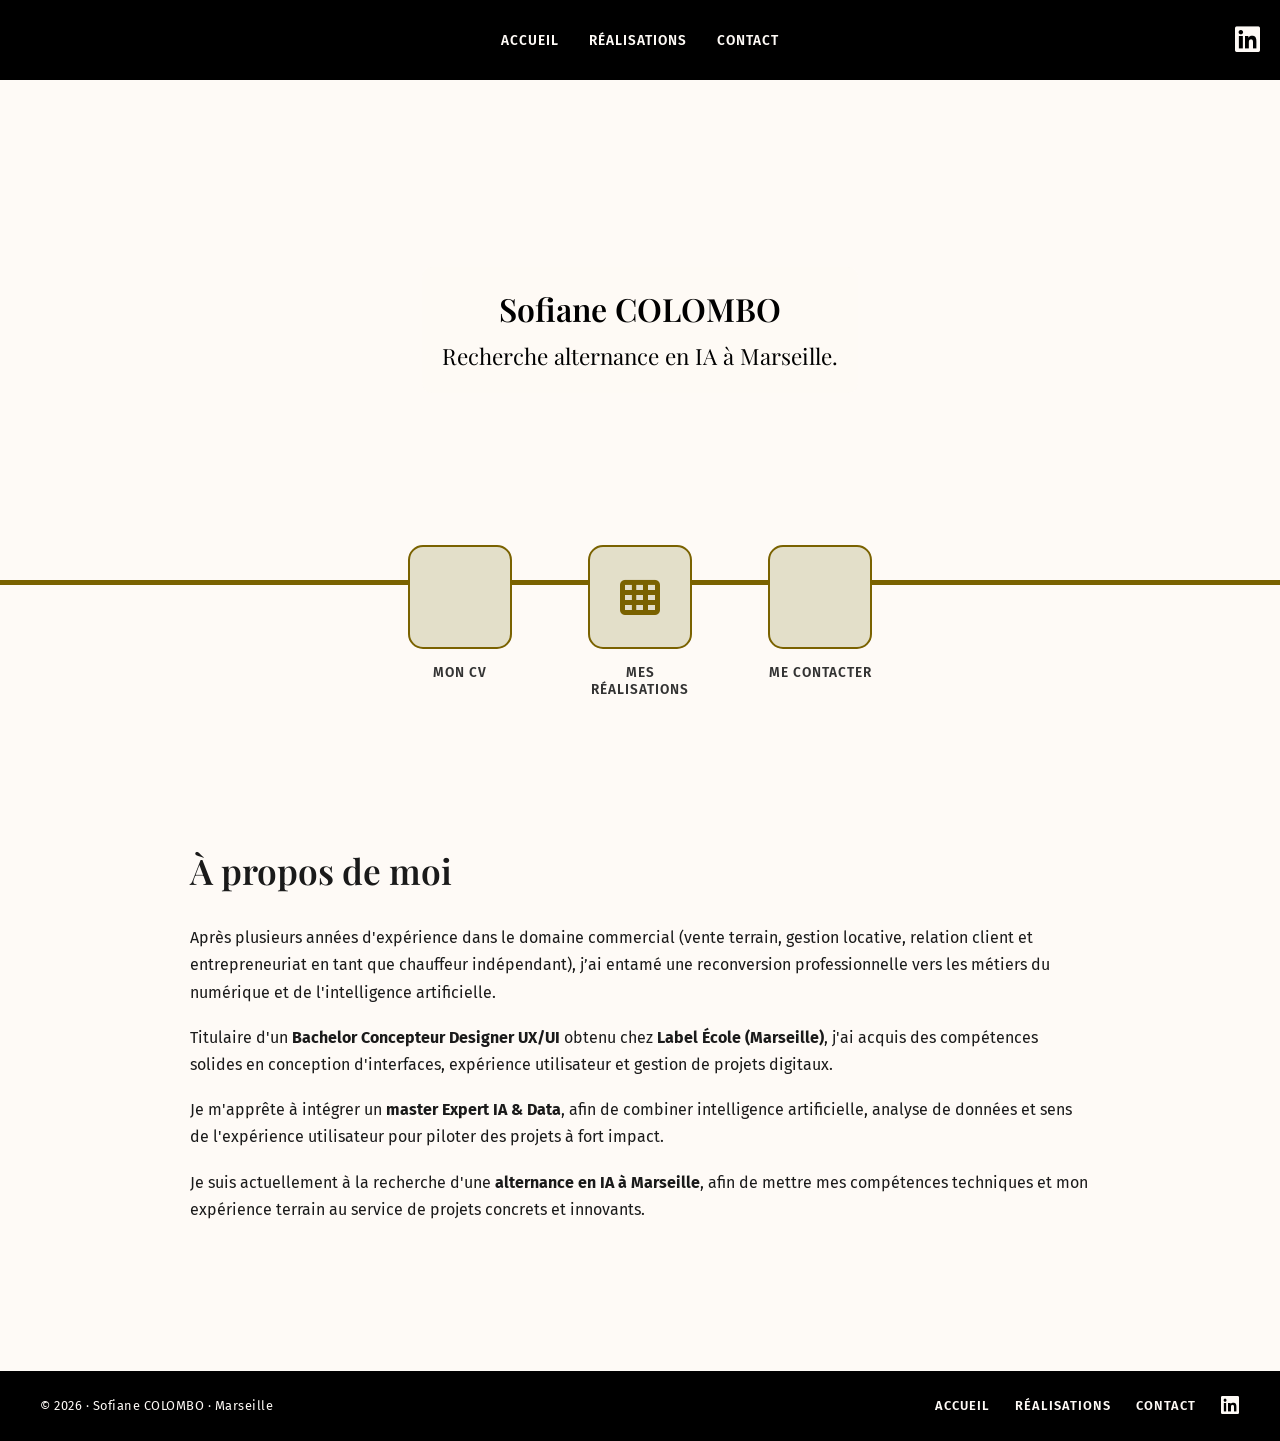
==== index.html @ 29d4edf9 "Clone portfolio" ====
<!DOCTYPE html>
<html lang="fr">
    
<head>
    <meta charset="UTF-8">
    <meta name="viewport" content="width=device-width, initial-scale=1.0">
    <meta name="description" content="Portfolio expert IA & Data de Sofiane Colombo">
    <title>Portfolio S. COLOMBO</title>
    
    <link rel="stylesheet" href="./style.css"/>
    
    <link rel="preconnect" href="https://fonts.googleapis.com">
    <link rel="preconnect" href="https://fonts.gstatic.com" crossorigin>
    <link href="https://fonts.googleapis.com/css2?family=Fira+Sans:wght@300;400;600&family=Playfair+Display:ital,wght@0,400;0,600;0,700;0,800;1,400&display=swap" rel="stylesheet">

    <link rel='stylesheet' href='https://cdn-uicons.flaticon.com/2.1.0/uicons-regular-rounded/css/uicons-regular-rounded.css'>
<link rel='stylesheet' href='https://cdn-uicons.flaticon.com/2.1.0/uicons-brands/css/uicons-brands.css'>
<link rel='stylesheet' href='https://cdn-uicons.flaticon.com/2.1.0/uicons-solid-straight/css/uicons-solid-straight.css'>
<link rel='stylesheet' href='https://cdn-uicons.flaticon.com/2.1.0/uicons-thin-rounded/css/uicons-thin-rounded.css'>
<link rel="stylesheet" href="https://cdnjs.cloudflare.com/ajax/libs/font-awesome/6.5.0/css/all.min.css">
</head>

<body>
    <header>

        <nav>
            <a href="./index.html">Accueil</a>
            <a href="./realisations.html">Réalisations</a>
            <a href="./page_contact.html">Contact</a>
        </nav>
        
        <a href="https://www.linkedin.com/in/sofiane-colombo-744582396/" target="_blank" class="linkedin-icon">
            <i class="fa-brands fa-linkedin"></i>
        </a>
        
    </header>

    <main>
        <div id="background-main-title">
            <h1 id="main-title">
                Sofiane COLOMBO<br>
                <span style="font-size: 0.7em; font-weight: 400;">Recherche alternance en IA à Marseille.</span>
            </h1>
        </div>
        
        <div id="hero_cta">

            <div class="cta-container">
                <a href="./asset/cv_chefdeprojetia_colombo.pdf" target="_blank" class="cta" aria-label="Mon CV">
                    <i class="fi fi-ss-file-user"></i>
                </a>
                <span class="cta-label">Mon CV</span>
            </div>
    
            <div class="cta-container">
                <a href="realisations.html" class="cta">
                    <i class="fa-solid fa-table-cells"></i>
                </a>
                <span class="cta-label">Mes réalisations</span>
            </div>

            <div class="cta-container">
                <a href="./page_contact.html" class="cta" aria-label="Me contacter">
                    <i class="fi fi-tr-address-book"></i>
                </a>
                <span class="cta-label">Me contacter</span>
            </div>

        </div>

        <section id="presentation">
    <div class="presentation-container">
        <h2>À propos de moi</h2>
        <p>
            Après plusieurs années d'expérience dans le domaine commercial (vente terrain, gestion locative, relation client et entrepreneuriat en tant que chauffeur indépendant), j’ai entamé une reconversion professionnelle vers les métiers du numérique et de l'intelligence artificielle.
        </p>
        <p>
            Titulaire d'un <strong>Bachelor Concepteur Designer UX/UI</strong> obtenu chez  
            <strong>Label École (Marseille)</strong>, j'ai acquis 
            des compétences solides en conception d'interfaces, 
            expérience utilisateur et gestion de projets digitaux.
        </p>
        <p>
            Je m'apprête à intégrer un <strong>master Expert IA & Data</strong>, 
            afin de combiner intelligence artificielle, analyse de données et sens de l'expérience utilisateur pour piloter des projets à fort impact.
        </p>
        <p>
            Je suis actuellement à la recherche d'une <strong>alternance en IA à Marseille</strong>, 
            afin de mettre mes compétences techniques et mon expérience terrain au service de projets concrets et innovants.
        </p>
    </div>
</section>

    </main>

    <footer>

        <p>© 2026 · Sofiane COLOMBO · Marseille</p>
        <div class="footer-links">
            <a href="./index.html">Accueil</a>
            <a href="./realisations.html">Réalisations</a>
            <a href="./page_contact.html">Contact</a>
            <a href="https://www.linkedin.com/in/ton-profil" target="_blank">
                <i class="fa-brands fa-linkedin"></i>
            </a>
        </div>

    </footer>
</body>
</html>
---- style.css ----
body {
    margin: 0;
    padding: 0;
    font-family: "Fira Sans", sans-serif; 
    background-color: #FEFAF6; 
    color: #333;
}


h1, h2, h3 {
    font-family: "Playfair Display", serif; 
    font-weight: 600;
}

header {
    font-size: 1rem;
}

header, footer {
    align-items: center;
    padding: 0 20px; 
    background-color: #000000;
    color: #FEFAF6;
}

header {
    display: flex;
    justify-content: center;
    align-items: center;
    height: 80px !important;
    padding: 0 20px;
    position: relative;
    min-height: 80px !important;
}

header .linkedin-icon {
    position: absolute;
    right: 20px;
    justify-self: end;
    font-size: 1.8rem !important;
}

header h2 {
    margin: 0;
    justify-self: start;
}

header nav {
    justify-self: center;
}

header h2 {
    margin: 0; 
}

header nav {
    display: flex;
    gap: 30px;
    
}

header nav a {
    font-family: "Fira Sans", sans-serif;
    font-size: 0.85rem !important;
    font-weight: 600;
    letter-spacing: 1px;
    text-transform: uppercase;
    text-decoration: none;
    color: #FEFAF6;
    transition: color 0.3s ease;
}

header nav a:hover {
    color: #7A6200;
}

footer {
    display: flex;
    justify-content: space-between;
    align-items: center;
    height: 70px;
    padding: 0 40px;
    margin-top: 50px;
    background-color: #000000;
    color: #FEFAF6;
    font-family: "Fira Sans", sans-serif;
    font-size: 0.8rem;
    letter-spacing: 0.5px;
}

.footer-links {
    display: flex;
    align-items: center;
    gap: 25px;
}

.footer-links a {
    text-decoration: none;
    color: #FEFAF6;
    font-size: 0.8rem;
    font-weight: 600;
    letter-spacing: 1px;
    text-transform: uppercase;
    transition: color 0.3s ease;
}

.footer-links a:hover {
    color: #7A6200;
}

.footer-links i {
    font-size: 1.3rem;
}


#background-main-title {
    display: flex;
    width: 100%;
    height: 500px; 
    
    
    background-image: url('./asset/Gemini_Generated_Image_o44zs4o44zs4o44z.png');
    background-size: cover;
    background-position: center;
    
  
    justify-content: center;
    align-items: center;
    
    border-bottom: 5px solid #7A6200; 
}

#main-title {
    
    color: #000; 
    text-align: center;
    padding: 20px;
    background-color: rgba(254, 250, 246, 0.8); 
    border-radius: 10px;
    max-width: 80%; 
    font-size: 2rem;
}


#hero_cta {
    display: flex;
    justify-content: center; 
    gap: 40px; 
    align-items: flex-start;
    margin-top: -40px; 
    position: relative; 
    flex-wrap: wrap;
    padding-bottom: 40px; 
}

.cta-container {
    display: flex;
    flex-direction: column; 
    align-items: center;    
    gap: 15px;              
    margin: 0 10px;         
    width: 120px;           
}


.cta-label {
    font-family: "Fira Sans", sans-serif;
    font-weight: 600;      
    font-size: 0.85rem;
    color: #333;           
    text-align: center;
    text-transform: uppercase; 
    letter-spacing: 1px;
    
    
    transition: color 0.3s ease;
}


.cta-container:hover .cta-label {
    color: #7A6200; 
}

.cta {
    background-color: #E3DFC9;
    width: 100px;  
    height: 100px;
    border-radius: 15px;
    display: flex;
    justify-content: center;
    align-items: center;
    text-decoration: none; 
    border: 2px solid #7A6200;
    
    
    transition: transform 0.3s ease, box-shadow 0.3s ease;
}


.cta i {
    font-size: 2.5rem; 
    color: #7A6200;
    margin: 0; 
}

.cta:hover {
    transform: translateY(-5px);
    background-color: #FEFAF6;
    box-shadow: 6px 6px 0px #7A6200; 
}

body > header {
    height: 80px !important;
    min-height: 80px !important;
    display: flex !important;
    justify-content: center !important;
    align-items: center !important;
    position: relative !important;
}

header a {
    text-decoration: none;
}
header i {
    color: #FEFAF6; 
    font-size: 1.8rem !important;
    transition: color 0.3s;
}
header i:hover {
    color: #7A6200; 
}

#presentation {
    background-color: #FEFAF6;
    padding: 80px 20px;
}

.presentation-container {
    max-width: 900px;
    margin: 0 auto;
    font-family: 'Fira Sans', sans-serif;
    color: #1a1a1a;
}

#presentation h2 {
    font-family: 'Playfair Display', serif;
    font-size: 2.2rem;
    margin-bottom: 30px;
}

#presentation p {
    line-height: 1.7;
    margin-bottom: 18px;
    font-size: 1rem;
}


.contact-page-body {
    min-height: 100vh;
    display: flex;
    flex-direction: column;
}

.contact-main {
    flex: 1; 
    display: flex;
    justify-content: center;
    align-items: center;
    padding: 20px;
    background-color: #FEFAF6;
    background-image: radial-gradient(#E3DFC9 1px, transparent 1px);
    background-size: 20px 20px; 
}


.business-card {
    background-color: #FFFFFF;
    width: 100%;
    max-width: 400px; 
    padding: 40px;
    border: 2px solid #7A6200;
    border-radius: 15px; 
    box-shadow: 10px 10px 0px #E3DFC9; 
    text-align: center;
    position: relative;
}

.card-header h3 {
    margin: 0;
    font-size: 1.8rem;
    color: #000;
}

.job-title {
    font-family: "Fira Sans", sans-serif;
    text-transform: uppercase;
    letter-spacing: 2px;
    color: #7A6200;
    font-weight: 600;
    font-size: 0.9rem;
    display: block;
    margin-bottom: 15px;
}


.status-badge {
    display: inline-flex;
    align-items: center;
    gap: 8px;
    background-color: #f0fdf4; 
    color: #166534; 
    padding: 5px 12px;
    border-radius: 20px;
    font-size: 0.8rem;
    font-weight: 600;
    border: 1px solid #bbf7d0;
}

.dot {
    height: 8px;
    width: 8px;
    background-color: #22c55e;
    border-radius: 50%;
    display: inline-block;
}


.divider {
    border: 0;
    height: 1px;
    background: #E3DFC9;
    margin: 30px 0;
    width: 50%;
    margin-left: auto;
    margin-right: auto;
}


.contact-row {
    display: flex;
    align-items: center;
    justify-content: flex-start; 
    gap: 15px;
    padding: 12px;
    margin-bottom: 10px;
    text-decoration: none;
    color: #333;
    background-color: #FAFAFA;
    border-radius: 8px;
    transition: all 0.3s ease;
    border: 1px solid transparent;
}


.contact-row:not(.static):hover {
    background-color: #FEFAF6;
    border-color: #7A6200;
    transform: translateX(5px); 
}

.icon-box {
    width: 35px;
    height: 35px;
    background-color: #E3DFC9;
    color: #7A6200;
    border-radius: 50%;
    display: flex;
    justify-content: center;
    align-items: center;
}

.icon-box i {
    font-size: 1rem; 
    margin: 0;
}



.card-footer {
    margin-top: 30px;
}
.card-footer a {
    color: #7A6200;
    text-decoration: none;
    font-weight: bold;
    display: flex;
    justify-content: center;
    align-items: center;
    gap: 5px;
}
.card-footer i {
    font-size: 1.2rem;
    margin: 0;
}


:root {
  --olive:       #7A6200;
  --olive-light: #E3DFC9;
  --ivory:       #FEFAF6;
  --black:       #000000;
  --text:        #333;
  --granite:     #7c7c7c;
}


#real-intro {
  text-align: center;
  padding: 70px 20px 50px;
  max-width: 760px;
  margin: 0 auto;
}

#real-intro .eyebrow {
  display: inline-block;
  font-family: "Fira Sans", sans-serif;
  font-size: 0.75rem;
  font-weight: 600;
  letter-spacing: 0.25em;
  text-transform: uppercase;
  color: var(--olive);
  margin-bottom: 1rem;
}

#real-intro h1 {
  font-family: "Playfair Display", serif;
  font-size: clamp(1.9rem, 4vw, 3rem);
  font-weight: 700;
  color: var(--black);
  line-height: 1.2;
  margin: 0 0 1.4rem;
}

#real-intro .intro-text {
  font-family: "Fira Sans", sans-serif;
  font-size: 1rem;
  line-height: 1.75;
  color: #555;
  margin: 0 auto;
}

.intro-divider {
  width: 48px;
  height: 3px;
  background-color: var(--olive);
  margin: 2rem auto 0;
  border-radius: 2px;
}


#real-projects {
  max-width: 1100px;
  margin: 0 auto;
  padding: 20px 20px 60px;
  display: flex;
  flex-direction: column;
  gap: 30px;
}


.real-block {
  display: grid;
  grid-template-columns: 1fr 1fr;
  border: 2px solid var(--olive);
  border-radius: 15px;
  overflow: hidden;
  background-color: var(--ivory);
  max-height: 680px;

  
  opacity: 0;
  transform: translateY(30px);
  transition: opacity 0.6s ease, transform 0.6s ease;
}

.real-block.visible {
  opacity: 1;
  transform: translateY(0);
}


.real-block--alt .real-media  { order: 2; }
.real-block--alt .real-content { order: 1; }


.real-media {
  position: relative;
  overflow: hidden;
  background-color:#000000;
  min-height: 340px;
  max-height: 650px;
}

.real-media img {
  width: 100%;
  height: 100%;
  object-fit:contain;
  display: block;
  transition: transform 0.5s ease;
}
.real-media video {
  width: 100%;
  height: 100%;
  object-fit:cover;
  object-position: center top;
  display: block;
  transition: transform 0.5s ease;
}

.real-block:hover .real-media img,
.real-block:hover .real-media video {
  transform: scale(1.04);
}


.real-media--iframe {
  padding: 0;
}
.real-media--iframe iframe {
  position: absolute;
  top: 0; left: 0;
  width: 100%;
  height: 100%;
  border: 0;
}


.media-placeholder {
  width: 100%;
  height: 100%;
  min-height: 340px;
  display: flex;
  flex-direction: column;
  align-items: center;
  justify-content: center;
  gap: 10px;
  color: var(--olive);
  background-color: var(--olive-light);
}

.media-placeholder i {
  font-size: 2.5rem;
  opacity: 0.5;
}

.media-placeholder span {
  font-family: "Fira Sans", sans-serif;
  font-size: 0.72rem;
  letter-spacing: 0.1em;
  text-transform: uppercase;
  opacity: 0.6;
}


.media-badge {
  position: absolute;
  top: 14px;
  left: 14px;
  background-color: var(--black);
  color: var(--ivory);
  font-family: "Fira Sans", sans-serif;
  font-size: 0.65rem;
  font-weight: 600;
  letter-spacing: 0.15em;
  text-transform: uppercase;
  padding: 4px 10px;
  border-radius: 4px;
}


.real-content {
  padding: clamp(1.8rem, 4vw, 3rem);
  background-color: var(--black);
  color: var(--ivory);
  display: flex;
  flex-direction: column;
  justify-content: center;
  gap: 0;
}


.real-content--light {
  background-color: var(--ivory);
  color: var(--text);
}

.real-tag {
  font-family: "Fira Sans", sans-serif;
  font-size: 0.72rem;
  font-weight: 600;
  letter-spacing: 0.15em;
  text-transform: uppercase;
  color: var(--olive);
  margin-bottom: 0.9rem;
  display: flex;
  align-items: center;
  gap: 6px;
}

.real-content h2 {
  font-family: "Playfair Display", serif;
  font-size: clamp(1.4rem, 2.5vw, 1.9rem);
  font-weight: 700;
  line-height: 1.2;
  margin: 0 0 1.1rem;
  color: inherit;
}

.real-content p {
  font-family: "Fira Sans", sans-serif;
  font-size: 0.95rem;
  line-height: 1.75;
  margin-bottom: 0.9rem;
}

.real-content--light p  { color: #555; }
.real-content:not(.real-content--light) p { color: #ccc; }


.real-skills {
  display: flex;
  flex-wrap: wrap;
  gap: 8px;
  margin: 0.6rem 0 1.4rem;
}

.real-skills span {
  font-family: "Fira Sans", sans-serif;
  font-size: 0.68rem;
  font-weight: 600;
  letter-spacing: 0.1em;
  text-transform: uppercase;
  padding: 4px 10px;
  border: 1px solid var(--olive);
  color: var(--olive);
  border-radius: 4px;
  background-color: transparent;
}


.real-skills--dark span {
  border-color: var(--olive);
  color: var(--olive);
}


.real-link {
  display: inline-flex;
  align-items: center;
  gap: 8px;
  font-family: "Fira Sans", sans-serif;
  font-size: 0.8rem;
  font-weight: 600;
  letter-spacing: 0.15em;
  text-transform: uppercase;
  text-decoration: none;
  color: var(--olive);
  transition: gap 0.2s ease;
  align-self: flex-start;
}

.real-link:hover { gap: 14px; }


@media (max-width: 768px) {
  .real-block,
  .real-block--alt {
    grid-template-columns: 1fr;
  }

  
  .real-block--alt .real-media  { order: 1; }
  .real-block--alt .real-content { order: 2; }
}

@media (max-width: 768px) {
  .real-block,
  .real-block--alt {
    grid-template-columns: 1fr;
    max-height: none;       /* ← supprime la limite de hauteur */
    overflow: visible;      /* ← ne coupe plus le contenu */
  }

  /* Hauteur réduite pour la partie média sur mobile */
  .real-media {
    min-height: 220px;
    max-height: 280px;
  }

  /* Padding réduit sur mobile pour économiser de l'espace */
  .real-content {
    padding: 1.5rem;
  }

  /* La partie texte peut s'agrandir librement */
  .real-block--alt .real-media  { order: 1; }
  .real-block--alt .real-content { order: 2; }
}
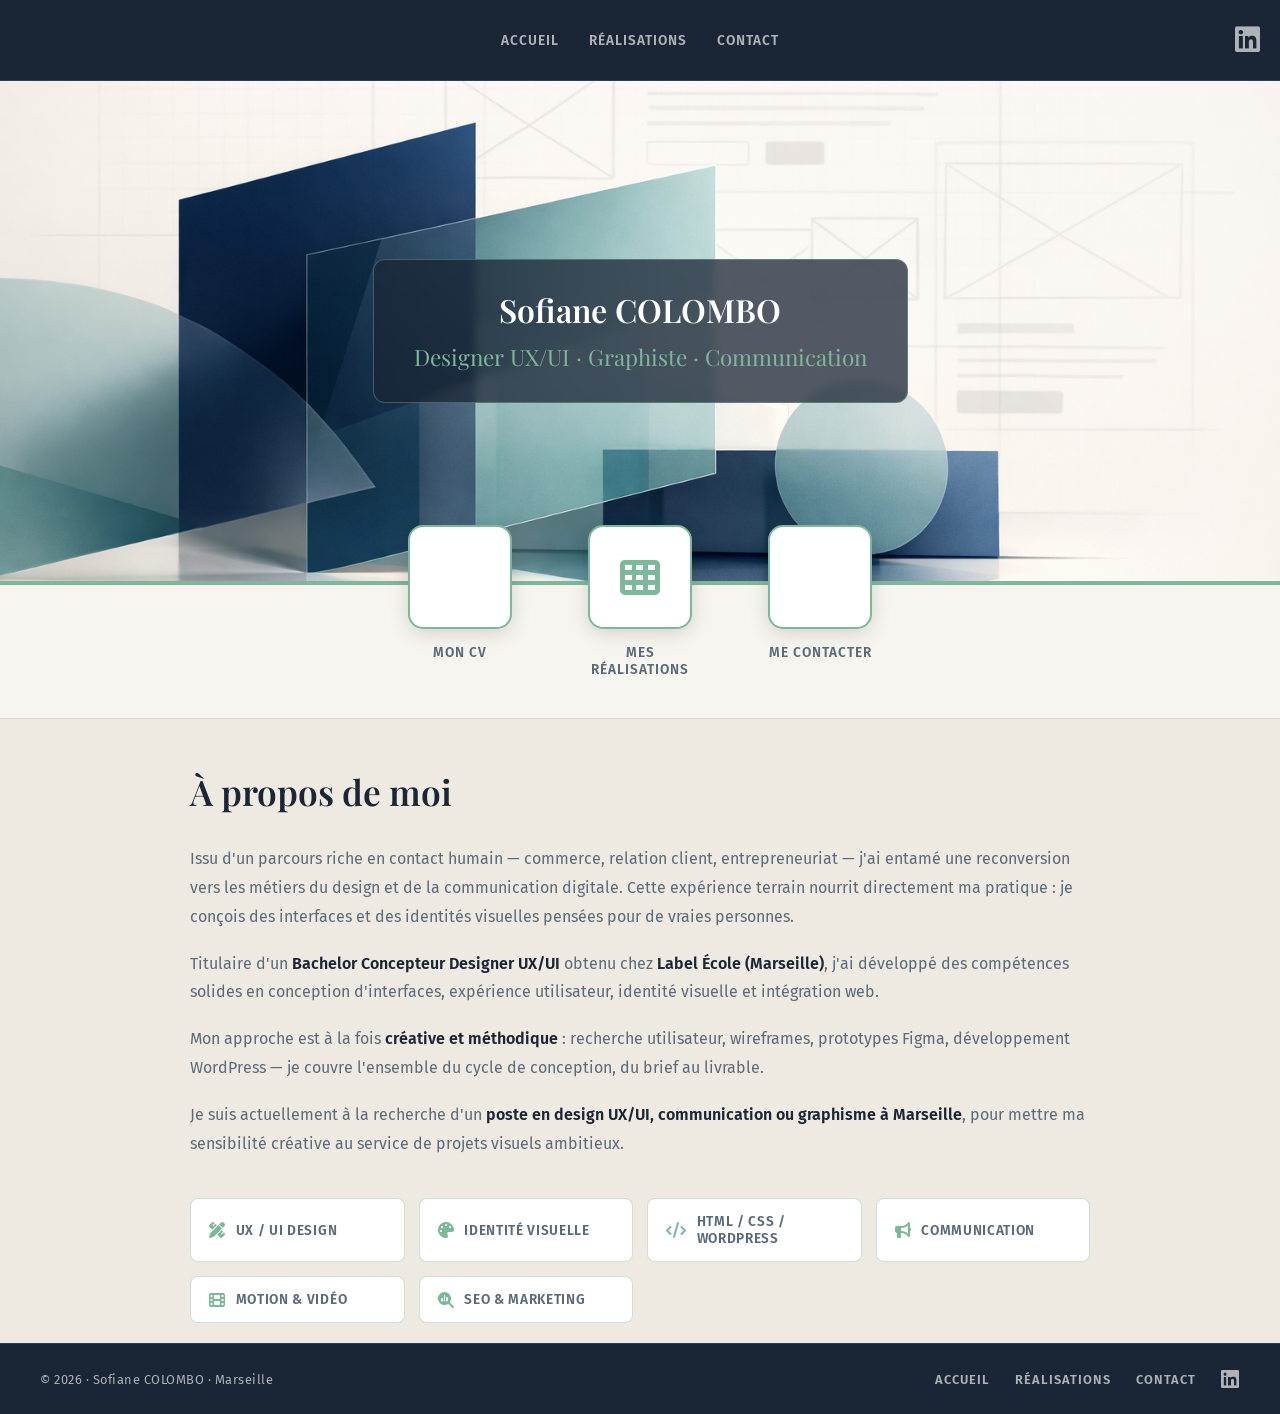
==== commit 1fdcfa8b: "Portfolio recherche emploi" ====
--- a/index.html
+++ b/index.html
@@ -4,8 +4,8 @@
 <head>
     <meta charset="UTF-8">
     <meta name="viewport" content="width=device-width, initial-scale=1.0">
-    <meta name="description" content="Portfolio expert IA & Data de Sofiane Colombo">
-    <title>Portfolio S. COLOMBO</title>
+    <meta name="description" content="Portfolio Designer UX/UI & Graphiste — Sofiane Colombo, Marseille">
+    <title>Portfolio S. COLOMBO — Designer UX/UI</title>
     
     <link rel="stylesheet" href="./style.css"/>
     
@@ -14,10 +14,10 @@
     <link href="https://fonts.googleapis.com/css2?family=Fira+Sans:wght@300;400;600&family=Playfair+Display:ital,wght@0,400;0,600;0,700;0,800;1,400&display=swap" rel="stylesheet">
 
     <link rel='stylesheet' href='https://cdn-uicons.flaticon.com/2.1.0/uicons-regular-rounded/css/uicons-regular-rounded.css'>
-<link rel='stylesheet' href='https://cdn-uicons.flaticon.com/2.1.0/uicons-brands/css/uicons-brands.css'>
-<link rel='stylesheet' href='https://cdn-uicons.flaticon.com/2.1.0/uicons-solid-straight/css/uicons-solid-straight.css'>
-<link rel='stylesheet' href='https://cdn-uicons.flaticon.com/2.1.0/uicons-thin-rounded/css/uicons-thin-rounded.css'>
-<link rel="stylesheet" href="https://cdnjs.cloudflare.com/ajax/libs/font-awesome/6.5.0/css/all.min.css">
+    <link rel='stylesheet' href='https://cdn-uicons.flaticon.com/2.1.0/uicons-brands/css/uicons-brands.css'>
+    <link rel='stylesheet' href='https://cdn-uicons.flaticon.com/2.1.0/uicons-solid-straight/css/uicons-solid-straight.css'>
+    <link rel='stylesheet' href='https://cdn-uicons.flaticon.com/2.1.0/uicons-thin-rounded/css/uicons-thin-rounded.css'>
+    <link rel="stylesheet" href="https://cdnjs.cloudflare.com/ajax/libs/font-awesome/6.5.0/css/all.min.css">
 </head>
 
 <body>
@@ -39,14 +39,14 @@
         <div id="background-main-title">
             <h1 id="main-title">
                 Sofiane COLOMBO<br>
-                <span style="font-size: 0.7em; font-weight: 400;">Recherche alternance en IA à Marseille.</span>
+                <span style="font-size: 0.7em; font-weight: 400;">Designer UX/UI · Graphiste · Communication</span>
             </h1>
         </div>
         
         <div id="hero_cta">
 
             <div class="cta-container">
-                <a href="./asset/cv_chefdeprojetia_colombo.pdf" target="_blank" class="cta" aria-label="Mon CV">
+                <a href="./asset/cv_ux_colombo.pdf" target="_blank" class="cta" aria-label="Mon CV">
                     <i class="fi fi-ss-file-user"></i>
                 </a>
                 <span class="cta-label">Mon CV</span>
@@ -69,27 +69,32 @@
         </div>
 
         <section id="presentation">
-    <div class="presentation-container">
-        <h2>À propos de moi</h2>
-        <p>
-            Après plusieurs années d'expérience dans le domaine commercial (vente terrain, gestion locative, relation client et entrepreneuriat en tant que chauffeur indépendant), j’ai entamé une reconversion professionnelle vers les métiers du numérique et de l'intelligence artificielle.
-        </p>
-        <p>
-            Titulaire d'un <strong>Bachelor Concepteur Designer UX/UI</strong> obtenu chez  
-            <strong>Label École (Marseille)</strong>, j'ai acquis 
-            des compétences solides en conception d'interfaces, 
-            expérience utilisateur et gestion de projets digitaux.
-        </p>
-        <p>
-            Je m'apprête à intégrer un <strong>master Expert IA & Data</strong>, 
-            afin de combiner intelligence artificielle, analyse de données et sens de l'expérience utilisateur pour piloter des projets à fort impact.
-        </p>
-        <p>
-            Je suis actuellement à la recherche d'une <strong>alternance en IA à Marseille</strong>, 
-            afin de mettre mes compétences techniques et mon expérience terrain au service de projets concrets et innovants.
-        </p>
-    </div>
-</section>
+            <div class="presentation-container">
+                <h2>À propos de moi</h2>
+                <p>
+                    Issu d'un parcours riche en contact humain — commerce, relation client, entrepreneuriat — j'ai entamé une reconversion vers les métiers du design et de la communication digitale. Cette expérience terrain nourrit directement ma pratique : je conçois des interfaces et des identités visuelles pensées pour de vraies personnes.
+                </p>
+                <p>
+                    Titulaire d'un <strong>Bachelor Concepteur Designer UX/UI</strong> obtenu chez  
+                    <strong>Label École (Marseille)</strong>, j'ai développé des compétences solides en conception d'interfaces, expérience utilisateur, identité visuelle et intégration web.
+                </p>
+                <p>
+                    Mon approche est à la fois <strong>créative et méthodique</strong> : recherche utilisateur, wireframes, prototypes Figma, développement WordPress — je couvre l'ensemble du cycle de conception, du brief au livrable.
+                </p>
+                <p>
+                    Je suis actuellement à la recherche d'un <strong>poste en design UX/UI, communication ou graphisme à Marseille</strong>, pour mettre ma sensibilité créative au service de projets visuels ambitieux.
+                </p>
+
+                <div class="skills-grid">
+                    <div class="skill-item"><i class="fa-solid fa-pen-ruler"></i> UX / UI Design</div>
+                    <div class="skill-item"><i class="fa-solid fa-palette"></i> Identité visuelle</div>
+                    <div class="skill-item"><i class="fa-solid fa-code"></i> HTML / CSS / WordPress</div>
+                    <div class="skill-item"><i class="fa-solid fa-bullhorn"></i> Communication</div>
+                    <div class="skill-item"><i class="fa-solid fa-film"></i> Motion & Vidéo</div>
+                    <div class="skill-item"><i class="fa-solid fa-magnifying-glass-chart"></i> SEO & Marketing</div>
+                </div>
+            </div>
+        </section>
 
     </main>
 
@@ -100,11 +105,11 @@
             <a href="./index.html">Accueil</a>
             <a href="./realisations.html">Réalisations</a>
             <a href="./page_contact.html">Contact</a>
-            <a href="https://www.linkedin.com/in/ton-profil" target="_blank">
+            <a href="https://www.linkedin.com/in/sofiane-colombo-744582396/" target="_blank">
                 <i class="fa-brands fa-linkedin"></i>
             </a>
         </div>
 
     </footer>
 </body>
-</html>+</html>
--- a/style.css
+++ b/style.css
@@ -1,88 +1,105 @@
+/* =============================================
+   VARIABLES — Palette Ardoise + Sauge + Ivoire
+   ============================================= */
+:root {
+  --ardoise:      #1A2535;   /* header, footer */
+  --ardoise-mid:  #243345;   /* hover header */
+  --ardoise-light:#2E3F55;   /* séparateurs */
+  --sauge:        #7EB89A;   /* accent principal */
+  --sauge-light:  #A8D4BC;   /* accent hover */
+  --sauge-dim:    rgba(126, 184, 154, 0.15); /* fond tags */
+  --blanc:        #FFFFFF;
+  --ivoire:       #F7F5F0;   /* fond pages */
+  --ivoire-mid:   #EEEAE2;   /* fond cartes, sections */
+  --texte:        #1A2535;   /* texte principal sur fond clair */
+  --texte-muted:  #5A6A7A;   /* texte secondaire */
+  --texte-light:  rgba(255,255,255,0.65); /* texte sur fond sombre */
+}
+
+/* =============================================
+   BASE
+   ============================================= */
 body {
     margin: 0;
     padding: 0;
-    font-family: "Fira Sans", sans-serif; 
-    background-color: #FEFAF6; 
-    color: #333;
-}
-
+    font-family: "Fira Sans", sans-serif;
+    background-color: var(--ivoire);
+    color: var(--texte);
+}
 
 h1, h2, h3 {
-    font-family: "Playfair Display", serif; 
-    font-weight: 600;
-}
-
+    font-family: "Playfair Display", serif;
+    font-weight: 600;
+}
+
+/* =============================================
+   HEADER — inchangé
+   ============================================= */
 header {
-    font-size: 1rem;
-}
-
-header, footer {
-    align-items: center;
-    padding: 0 20px; 
-    background-color: #000000;
-    color: #FEFAF6;
-}
-
-header {
-    display: flex;
-    justify-content: center;
-    align-items: center;
-    height: 80px !important;
+    display: flex;
+    justify-content: center;
+    align-items: center;
+    height: 80px;
     padding: 0 20px;
     position: relative;
-    min-height: 80px !important;
+    background-color: var(--ardoise);
+    border-bottom: 1px solid var(--ardoise-light);
+    font-size: 1rem;
 }
 
 header .linkedin-icon {
     position: absolute;
     right: 20px;
-    justify-self: end;
-    font-size: 1.8rem !important;
-}
-
-header h2 {
-    margin: 0;
-    justify-self: start;
+    font-size: 1.8rem;
 }
 
 header nav {
-    justify-self: center;
-}
-
-header h2 {
-    margin: 0; 
-}
-
-header nav {
     display: flex;
     gap: 30px;
-    
 }
 
 header nav a {
     font-family: "Fira Sans", sans-serif;
-    font-size: 0.85rem !important;
+    font-size: 0.85rem;
     font-weight: 600;
     letter-spacing: 1px;
     text-transform: uppercase;
     text-decoration: none;
-    color: #FEFAF6;
+    color: var(--texte-light);
     transition: color 0.3s ease;
 }
 
 header nav a:hover {
-    color: #7A6200;
-}
-
+    color: var(--sauge);
+}
+
+header a {
+    text-decoration: none;
+}
+
+header i {
+    color: var(--texte-light);
+    font-size: 1.8rem;
+    transition: color 0.3s;
+}
+
+header i:hover {
+    color: var(--sauge);
+}
+
+/* =============================================
+   FOOTER — inchangé
+   ============================================= */
 footer {
     display: flex;
     justify-content: space-between;
     align-items: center;
     height: 70px;
     padding: 0 40px;
-    margin-top: 50px;
-    background-color: #000000;
-    color: #FEFAF6;
+    margin-top: 0;
+    background-color: var(--ardoise);
+    border-top: 1px solid var(--ardoise-light);
+    color: var(--texte-light);
     font-family: "Fira Sans", sans-serif;
     font-size: 0.8rem;
     letter-spacing: 0.5px;
@@ -96,7 +113,7 @@
 
 .footer-links a {
     text-decoration: none;
-    color: #FEFAF6;
+    color: var(--texte-light);
     font-size: 0.8rem;
     font-weight: 600;
     letter-spacing: 1px;
@@ -105,156 +122,188 @@
 }
 
 .footer-links a:hover {
-    color: #7A6200;
+    color: var(--sauge);
 }
 
 .footer-links i {
     font-size: 1.3rem;
 }
 
-
+/* =============================================
+   HERO — TITRE PRINCIPAL
+   ============================================= */
 #background-main-title {
     display: flex;
     width: 100%;
-    height: 500px; 
-    
-    
-    background-image: url('./asset/Gemini_Generated_Image_o44zs4o44zs4o44z.png');
+    height: 500px;
+    background-image: url('./asset/hero-background-v2.png');
     background-size: cover;
     background-position: center;
-    
-  
-    justify-content: center;
-    align-items: center;
-    
-    border-bottom: 5px solid #7A6200; 
+    justify-content: center;
+    align-items: center;
+    border-bottom: 4px solid var(--sauge);
+    position: relative;
+    overflow: visible;
 }
 
 #main-title {
-    
-    color: #000; 
+    position: relative;
+    z-index: 1;
+    color: var(--blanc);
     text-align: center;
-    padding: 20px;
-    background-color: rgba(254, 250, 246, 0.8); 
-    border-radius: 10px;
-    max-width: 80%; 
+    padding: 28px 40px;
+    background-color: rgba(26, 37, 53, 0.75);
+    border: 1px solid rgba(126, 184, 154, 0.4);
+    border-radius: 12px;
+    max-width: 80%;
     font-size: 2rem;
-}
-
-
+    backdrop-filter: blur(4px);
+}
+
+#main-title span {
+    color: var(--sauge);
+}
+
+/* =============================================
+   CTA BUTTONS
+   ============================================= */
 #hero_cta {
     display: flex;
-    justify-content: center; 
-    gap: 40px; 
+    justify-content: center;
+    gap: 40px;
     align-items: flex-start;
-    margin-top: -40px; 
-    position: relative; 
+    margin-top: -60px;
+    position: relative;
+    z-index: 10;
     flex-wrap: wrap;
-    padding-bottom: 40px; 
+    padding-bottom: 40px;
+    background-color: transparent;
 }
 
 .cta-container {
     display: flex;
-    flex-direction: column; 
-    align-items: center;    
-    gap: 15px;              
-    margin: 0 10px;         
-    width: 120px;           
-}
-
+    flex-direction: column;
+    align-items: center;
+    gap: 15px;
+    margin: 0 10px;
+    width: 120px;
+}
 
 .cta-label {
     font-family: "Fira Sans", sans-serif;
-    font-weight: 600;      
+    font-weight: 600;
     font-size: 0.85rem;
-    color: #333;           
+    color: var(--texte-muted);
     text-align: center;
-    text-transform: uppercase; 
+    text-transform: uppercase;
     letter-spacing: 1px;
-    
-    
     transition: color 0.3s ease;
 }
 
-
 .cta-container:hover .cta-label {
-    color: #7A6200; 
+    color: var(--sauge);
 }
 
 .cta {
-    background-color: #E3DFC9;
-    width: 100px;  
+    background-color: var(--blanc);
+    width: 100px;
     height: 100px;
     border-radius: 15px;
     display: flex;
     justify-content: center;
     align-items: center;
-    text-decoration: none; 
-    border: 2px solid #7A6200;
-    
-    
-    transition: transform 0.3s ease, box-shadow 0.3s ease;
+    text-decoration: none;
+    border: 2px solid var(--sauge);
+    transition: transform 0.3s ease, box-shadow 0.3s ease, background-color 0.3s ease;
+    box-shadow: 0 4px 20px rgba(0,0,0,0.15);
 }
 
 
 .cta i {
-    font-size: 2.5rem; 
-    color: #7A6200;
-    margin: 0; 
+    font-size: 2.5rem;
+    color: var(--sauge);
+    margin: 0;
 }
 
 .cta:hover {
     transform: translateY(-5px);
-    background-color: #FEFAF6;
-    box-shadow: 6px 6px 0px #7A6200; 
-}
-
-body > header {
-    height: 80px !important;
-    min-height: 80px !important;
-    display: flex !important;
-    justify-content: center !important;
-    align-items: center !important;
-    position: relative !important;
-}
-
-header a {
-    text-decoration: none;
-}
-header i {
-    color: #FEFAF6; 
-    font-size: 1.8rem !important;
-    transition: color 0.3s;
-}
-header i:hover {
-    color: #7A6200; 
-}
-
+    background-color: var(--ivoire-mid);
+    box-shadow: 6px 6px 0px var(--sauge);
+}
+
+/* =============================================
+   SECTION PRÉSENTATION
+   ============================================= */
 #presentation {
-    background-color: #FEFAF6;
-    padding: 80px 20px;
+    background-color: var(--ivoire-mid);
+    padding: 20px 20px;
+    border-top: 1px solid #DDD8CC;
 }
 
 .presentation-container {
     max-width: 900px;
     margin: 0 auto;
     font-family: 'Fira Sans', sans-serif;
-    color: #1a1a1a;
+    color: var(--texte);
 }
 
 #presentation h2 {
     font-family: 'Playfair Display', serif;
     font-size: 2.2rem;
     margin-bottom: 30px;
+    color: var(--ardoise);
 }
 
 #presentation p {
-    line-height: 1.7;
+    line-height: 1.8;
     margin-bottom: 18px;
     font-size: 1rem;
-}
-
-
+    color: var(--texte-muted);
+}
+
+#presentation p strong {
+    color: var(--ardoise);
+    font-weight: 600;
+}
+
+/* Grille de compétences */
+.skills-grid {
+    display: grid;
+    grid-template-columns: repeat(auto-fit, minmax(200px, 1fr));
+    gap: 14px;
+    margin-top: 40px;
+}
+
+.skill-item {
+    display: flex;
+    align-items: center;
+    gap: 10px;
+    padding: 14px 18px;
+    background-color: var(--blanc);
+    border: 1px solid rgba(126, 184, 154, 0.4);
+    border-radius: 8px;
+    font-family: "Fira Sans", sans-serif;
+    font-size: 0.85rem;
+    font-weight: 600;
+    letter-spacing: 0.05em;
+    color: var(--texte-muted);
+    text-transform: uppercase;
+    transition: background-color 0.3s ease, border-color 0.3s ease;
+}
+
+.skill-item:hover {
+    background-color: var(--ivoire);
+    border-color: var(--sauge);
+}
+
+.skill-item i {
+    font-size: 1rem;
+    color: var(--sauge);
+}
+
+/* =============================================
+   PAGE CONTACT
+   ============================================= */
 .contact-page-body {
     min-height: 100vh;
     display: flex;
@@ -262,25 +311,24 @@
 }
 
 .contact-main {
-    flex: 1; 
+    flex: 1;
     display: flex;
     justify-content: center;
     align-items: center;
     padding: 20px;
-    background-color: #FEFAF6;
-    background-image: radial-gradient(#E3DFC9 1px, transparent 1px);
-    background-size: 20px 20px; 
-}
-
+    background-color: var(--ivoire);
+    background-image: radial-gradient(#DDD8CC 1px, transparent 1px);
+    background-size: 20px 20px;
+}
 
 .business-card {
-    background-color: #FFFFFF;
+    background-color: var(--blanc);
     width: 100%;
-    max-width: 400px; 
+    max-width: 400px;
     padding: 40px;
-    border: 2px solid #7A6200;
-    border-radius: 15px; 
-    box-shadow: 10px 10px 0px #E3DFC9; 
+    border: 2px solid var(--sauge);
+    border-radius: 15px;
+    box-shadow: 10px 10px 0px var(--ivoire-mid);
     text-align: center;
     position: relative;
 }
@@ -288,81 +336,76 @@
 .card-header h3 {
     margin: 0;
     font-size: 1.8rem;
-    color: #000;
+    color: var(--ardoise);
 }
 
 .job-title {
     font-family: "Fira Sans", sans-serif;
     text-transform: uppercase;
     letter-spacing: 2px;
-    color: #7A6200;
+    color: var(--sauge);
     font-weight: 600;
     font-size: 0.9rem;
     display: block;
     margin-bottom: 15px;
 }
 
-
 .status-badge {
     display: inline-flex;
     align-items: center;
     gap: 8px;
-    background-color: #f0fdf4; 
-    color: #166534; 
+    background-color: rgba(126,184,154,0.1);
+    color: #3A7A5A;
     padding: 5px 12px;
     border-radius: 20px;
     font-size: 0.8rem;
     font-weight: 600;
-    border: 1px solid #bbf7d0;
+    border: 1px solid rgba(126,184,154,0.4);
 }
 
 .dot {
     height: 8px;
     width: 8px;
-    background-color: #22c55e;
+    background-color: var(--sauge);
     border-radius: 50%;
     display: inline-block;
 }
-
 
 .divider {
     border: 0;
     height: 1px;
-    background: #E3DFC9;
-    margin: 30px 0;
+    background: var(--ivoire-mid);
+    margin: 30px auto;
     width: 50%;
-    margin-left: auto;
-    margin-right: auto;
-}
-
+}
 
 .contact-row {
     display: flex;
     align-items: center;
-    justify-content: flex-start; 
+    justify-content: flex-start;
     gap: 15px;
     padding: 12px;
     margin-bottom: 10px;
     text-decoration: none;
-    color: #333;
-    background-color: #FAFAFA;
+    color: var(--texte-muted);
+    background-color: var(--ivoire);
     border-radius: 8px;
     transition: all 0.3s ease;
     border: 1px solid transparent;
 }
 
-
 .contact-row:not(.static):hover {
-    background-color: #FEFAF6;
-    border-color: #7A6200;
-    transform: translateX(5px); 
+    background-color: var(--ivoire-mid);
+    border-color: var(--sauge);
+    transform: translateX(5px);
+    color: var(--ardoise);
 }
 
 .icon-box {
     width: 35px;
     height: 35px;
-    background-color: #E3DFC9;
-    color: #7A6200;
+    background-color: var(--sauge-dim);
+    color: var(--sauge);
     border-radius: 50%;
     display: flex;
     justify-content: center;
@@ -370,17 +413,16 @@
 }
 
 .icon-box i {
-    font-size: 1rem; 
+    font-size: 1rem;
     margin: 0;
 }
-
-
 
 .card-footer {
     margin-top: 30px;
 }
+
 .card-footer a {
-    color: #7A6200;
+    color: var(--sauge);
     text-decoration: none;
     font-weight: bold;
     display: flex;
@@ -388,311 +430,447 @@
     align-items: center;
     gap: 5px;
 }
+
 .card-footer i {
     font-size: 1.2rem;
     margin: 0;
 }
 
-
-:root {
-  --olive:       #7A6200;
-  --olive-light: #E3DFC9;
-  --ivory:       #FEFAF6;
-  --black:       #000000;
-  --text:        #333;
-  --granite:     #7c7c7c;
-}
-
-
+/* =============================================
+   PAGE RÉALISATIONS
+   ============================================= */
 #real-intro {
-  text-align: center;
-  padding: 70px 20px 50px;
-  max-width: 760px;
-  margin: 0 auto;
+    text-align: center;
+    padding: 70px 20px 50px;
+    max-width: 760px;
+    margin: 0 auto;
 }
 
 #real-intro .eyebrow {
-  display: inline-block;
-  font-family: "Fira Sans", sans-serif;
-  font-size: 0.75rem;
-  font-weight: 600;
-  letter-spacing: 0.25em;
-  text-transform: uppercase;
-  color: var(--olive);
-  margin-bottom: 1rem;
+    display: inline-block;
+    font-family: "Fira Sans", sans-serif;
+    font-size: 0.75rem;
+    font-weight: 600;
+    letter-spacing: 0.25em;
+    text-transform: uppercase;
+    color: var(--sauge);
+    margin-bottom: 1rem;
 }
 
 #real-intro h1 {
-  font-family: "Playfair Display", serif;
-  font-size: clamp(1.9rem, 4vw, 3rem);
-  font-weight: 700;
-  color: var(--black);
-  line-height: 1.2;
-  margin: 0 0 1.4rem;
+    font-family: "Playfair Display", serif;
+    font-size: clamp(1.9rem, 4vw, 3rem);
+    font-weight: 700;
+    color: var(--ardoise);
+    line-height: 1.2;
+    margin: 0 0 1.4rem;
 }
 
 #real-intro .intro-text {
-  font-family: "Fira Sans", sans-serif;
-  font-size: 1rem;
-  line-height: 1.75;
-  color: #555;
-  margin: 0 auto;
+    font-family: "Fira Sans", sans-serif;
+    font-size: 1rem;
+    line-height: 1.75;
+    color: var(--texte-muted);
+    margin: 0 auto;
 }
 
 .intro-divider {
-  width: 48px;
-  height: 3px;
-  background-color: var(--olive);
-  margin: 2rem auto 0;
-  border-radius: 2px;
-}
-
+    width: 48px;
+    height: 3px;
+    background-color: var(--sauge);
+    margin: 2rem auto 0;
+    border-radius: 2px;
+}
 
 #real-projects {
-  max-width: 1100px;
-  margin: 0 auto;
-  padding: 20px 20px 60px;
-  display: flex;
-  flex-direction: column;
-  gap: 30px;
-}
-
+    max-width: 1100px;
+    margin: 0 auto;
+    padding: 20px 20px 60px;
+    display: flex;
+    flex-direction: column;
+    gap: 30px;
+}
 
 .real-block {
-  display: grid;
-  grid-template-columns: 1fr 1fr;
-  border: 2px solid var(--olive);
-  border-radius: 15px;
-  overflow: hidden;
-  background-color: var(--ivory);
-  max-height: 680px;
-
-  
-  opacity: 0;
-  transform: translateY(30px);
-  transition: opacity 0.6s ease, transform 0.6s ease;
+    display: grid;
+    grid-template-columns: 1fr 1fr;
+    border: 1px solid #DDD8CC;
+    border-radius: 15px;
+    overflow: hidden;
+    background-color: var(--blanc);
+    max-height: 680px;
+    opacity: 0;
+    transform: translateY(30px);
+    transition: opacity 0.6s ease, transform 0.6s ease, border-color 0.3s ease;
+}
+
+.real-block:hover {
+    border-color: var(--sauge);
 }
 
 .real-block.visible {
-  opacity: 1;
-  transform: translateY(0);
-}
-
+    opacity: 1;
+    transform: translateY(0);
+}
 
 .real-block--alt .real-media  { order: 2; }
 .real-block--alt .real-content { order: 1; }
 
-
 .real-media {
-  position: relative;
-  overflow: hidden;
-  background-color:#000000;
-  min-height: 340px;
-  max-height: 650px;
+    position: relative;
+    overflow: hidden;
+    background-color: var(--ivoire-mid);
+    min-height: 340px;
+    max-height: 650px;
 }
 
 .real-media img {
-  width: 100%;
-  height: 100%;
-  object-fit:contain;
-  display: block;
-  transition: transform 0.5s ease;
-}
+    width: 100%;
+    height: 100%;
+    object-fit: contain;
+    display: block;
+    transition: transform 0.5s ease;
+}
+
 .real-media video {
-  width: 100%;
-  height: 100%;
-  object-fit:cover;
-  object-position: center top;
-  display: block;
-  transition: transform 0.5s ease;
+    width: 100%;
+    height: 100%;
+    object-fit: cover;
+    object-position: center top;
+    display: block;
+    transition: transform 0.5s ease;
 }
 
 .real-block:hover .real-media img,
 .real-block:hover .real-media video {
-  transform: scale(1.04);
-}
-
-
-.real-media--iframe {
-  padding: 0;
-}
+    transform: scale(1.04);
+}
+
+.real-media--iframe { padding: 0; }
+
 .real-media--iframe iframe {
-  position: absolute;
-  top: 0; left: 0;
-  width: 100%;
-  height: 100%;
-  border: 0;
-}
-
+    position: absolute;
+    top: 0; left: 0;
+    width: 100%;
+    height: 100%;
+    border: 0;
+}
 
 .media-placeholder {
-  width: 100%;
-  height: 100%;
-  min-height: 340px;
-  display: flex;
-  flex-direction: column;
-  align-items: center;
-  justify-content: center;
-  gap: 10px;
-  color: var(--olive);
-  background-color: var(--olive-light);
+    width: 100%;
+    height: 100%;
+    min-height: 340px;
+    display: flex;
+    flex-direction: column;
+    align-items: center;
+    justify-content: center;
+    gap: 10px;
+    color: var(--sauge);
+    background-color: var(--ivoire-mid);
 }
 
 .media-placeholder i {
-  font-size: 2.5rem;
-  opacity: 0.5;
+    font-size: 2.5rem;
+    opacity: 0.5;
 }
 
 .media-placeholder span {
-  font-family: "Fira Sans", sans-serif;
-  font-size: 0.72rem;
-  letter-spacing: 0.1em;
-  text-transform: uppercase;
-  opacity: 0.6;
-}
-
+    font-family: "Fira Sans", sans-serif;
+    font-size: 0.72rem;
+    letter-spacing: 0.1em;
+    text-transform: uppercase;
+    opacity: 0.6;
+}
 
 .media-badge {
-  position: absolute;
-  top: 14px;
-  left: 14px;
-  background-color: var(--black);
-  color: var(--ivory);
-  font-family: "Fira Sans", sans-serif;
-  font-size: 0.65rem;
-  font-weight: 600;
-  letter-spacing: 0.15em;
-  text-transform: uppercase;
-  padding: 4px 10px;
-  border-radius: 4px;
-}
-
+    position: absolute;
+    top: 14px;
+    left: 14px;
+    background-color: var(--sauge);
+    color: var(--blanc);
+    font-family: "Fira Sans", sans-serif;
+    font-size: 0.65rem;
+    font-weight: 700;
+    letter-spacing: 0.15em;
+    text-transform: uppercase;
+    padding: 4px 10px;
+    border-radius: 4px;
+}
 
 .real-content {
-  padding: clamp(1.8rem, 4vw, 3rem);
-  background-color: var(--black);
-  color: var(--ivory);
-  display: flex;
-  flex-direction: column;
-  justify-content: center;
-  gap: 0;
-}
-
+    padding: clamp(1.8rem, 4vw, 3rem);
+    background-color: var(--blanc);
+    color: var(--texte);
+    display: flex;
+    flex-direction: column;
+    justify-content: center;
+    gap: 0;
+}
+
+.real-block--alt .real-media {
+    background-color: var(--ardoise-mid);
+}
 
 .real-content--light {
-  background-color: var(--ivory);
-  color: var(--text);
+    background-color: var(--ardoise);
+}
+
+.real-content--light h2,
+.real-content--light .real-content h2 {
+    color: var(--blanc) !important;
+}
+
+.real-content--light p,
+.real-content--light .step-label,
+.real-content--light .real-list {
+    color: var(--texte-light) !important;
+}
+
+.real-content--light .real-list li strong {
+    color: var(--blanc) !important;
+}
+
+.real-content--light .real-skills span {
+    color: var(--sauge-light);
+    border-color: rgba(126,184,154,0.4);
+    background-color: rgba(126,184,154,0.1);
+}
+
+.real-content--light .real-link {
+    color: var(--sauge-light);
+}
+
+.real-content--light .real-link:hover {
+    color: var(--blanc);
 }
 
 .real-tag {
-  font-family: "Fira Sans", sans-serif;
-  font-size: 0.72rem;
-  font-weight: 600;
-  letter-spacing: 0.15em;
-  text-transform: uppercase;
-  color: var(--olive);
-  margin-bottom: 0.9rem;
-  display: flex;
-  align-items: center;
-  gap: 6px;
+    font-family: "Fira Sans", sans-serif;
+    font-size: 0.72rem;
+    font-weight: 600;
+    letter-spacing: 0.15em;
+    text-transform: uppercase;
+    color: var(--sauge);
+    margin-bottom: 0.9rem;
+    display: flex;
+    align-items: center;
+    gap: 6px;
 }
 
 .real-content h2 {
-  font-family: "Playfair Display", serif;
-  font-size: clamp(1.4rem, 2.5vw, 1.9rem);
-  font-weight: 700;
-  line-height: 1.2;
-  margin: 0 0 1.1rem;
-  color: inherit;
+    font-family: "Playfair Display", serif;
+    font-size: clamp(1.4rem, 2.5vw, 1.9rem);
+    font-weight: 700;
+    line-height: 1.2;
+    margin: 0 0 1.1rem;
+    color: var(--ardoise);
 }
 
 .real-content p {
-  font-family: "Fira Sans", sans-serif;
-  font-size: 0.95rem;
-  line-height: 1.75;
-  margin-bottom: 0.9rem;
-}
-
-.real-content--light p  { color: #555; }
-.real-content:not(.real-content--light) p { color: #ccc; }
-
+    font-family: "Fira Sans", sans-serif;
+    font-size: 0.95rem;
+    line-height: 1.75;
+    margin-bottom: 0.9rem;
+    color: var(--texte-muted);
+}
 
 .real-skills {
-  display: flex;
-  flex-wrap: wrap;
-  gap: 8px;
-  margin: 0.6rem 0 1.4rem;
+    display: flex;
+    flex-wrap: wrap;
+    gap: 8px;
+    margin: 0.6rem 0 1.4rem;
 }
 
 .real-skills span {
-  font-family: "Fira Sans", sans-serif;
-  font-size: 0.68rem;
-  font-weight: 600;
-  letter-spacing: 0.1em;
-  text-transform: uppercase;
-  padding: 4px 10px;
-  border: 1px solid var(--olive);
-  color: var(--olive);
-  border-radius: 4px;
-  background-color: transparent;
-}
-
-
-.real-skills--dark span {
-  border-color: var(--olive);
-  color: var(--olive);
-}
-
+    font-family: "Fira Sans", sans-serif;
+    font-size: 0.68rem;
+    font-weight: 600;
+    letter-spacing: 0.1em;
+    text-transform: uppercase;
+    padding: 4px 10px;
+    border: 1px solid rgba(126,184,154,0.5);
+    color: #3A7A5A;
+    border-radius: 4px;
+    background-color: rgba(126,184,154,0.08);
+    transition: background-color 0.2s, border-color 0.2s;
+}
+
+.real-skills span:hover {
+    background-color: rgba(126,184,154,0.18);
+    border-color: var(--sauge);
+}
 
 .real-link {
-  display: inline-flex;
-  align-items: center;
-  gap: 8px;
-  font-family: "Fira Sans", sans-serif;
-  font-size: 0.8rem;
-  font-weight: 600;
-  letter-spacing: 0.15em;
-  text-transform: uppercase;
-  text-decoration: none;
-  color: var(--olive);
-  transition: gap 0.2s ease;
-  align-self: flex-start;
-}
-
-.real-link:hover { gap: 14px; }
-
-
+    display: inline-flex;
+    align-items: center;
+    gap: 8px;
+    font-family: "Fira Sans", sans-serif;
+    font-size: 0.8rem;
+    font-weight: 600;
+    letter-spacing: 0.15em;
+    text-transform: uppercase;
+    text-decoration: none;
+    color: var(--sauge);
+    transition: gap 0.2s ease, color 0.2s ease;
+    align-self: flex-start;
+}
+
+.real-link:hover {
+    gap: 14px;
+    color: #3A7A5A;
+}
+
+/* =============================================
+   RÉALISATIONS — COMPOSANTS SUPPLÉMENTAIRES
+   ============================================= */
+
+.project-meta {
+    display: flex;
+    flex-wrap: wrap;
+    justify-content: center;
+    gap: 0;
+    margin-top: 40px;
+    border: 1px solid #DDD8CC;
+    border-radius: 12px;
+    overflow: hidden;
+    max-width: 760px;
+    margin-left: auto;
+    margin-right: auto;
+    background-color: var(--blanc);
+}
+
+.meta-item {
+    flex: 1 1 160px;
+    display: flex;
+    flex-direction: column;
+    gap: 6px;
+    padding: 20px 24px;
+    border-right: 1px solid #DDD8CC;
+    text-align: center;
+}
+
+.meta-item:last-child { border-right: none; }
+
+.meta-label {
+    font-family: "Fira Sans", sans-serif;
+    font-size: 0.7rem;
+    font-weight: 600;
+    letter-spacing: 0.15em;
+    text-transform: uppercase;
+    color: var(--sauge);
+}
+
+.meta-value {
+    font-family: "Fira Sans", sans-serif;
+    font-size: 0.88rem;
+    color: var(--texte-muted);
+    line-height: 1.4;
+}
+
+.real-process {
+    display: flex;
+    flex-direction: column;
+    gap: 10px;
+    margin: 1rem 0;
+    border-left: 2px solid var(--sauge);
+    padding-left: 16px;
+}
+
+.process-step {
+    display: flex;
+    align-items: center;
+    gap: 12px;
+}
+
+.step-num {
+    font-family: "Fira Sans", sans-serif;
+    font-size: 0.7rem;
+    font-weight: 600;
+    color: var(--sauge);
+    min-width: 24px;
+}
+
+.step-label {
+    font-family: "Fira Sans", sans-serif;
+    font-size: 0.85rem;
+    color: var(--texte-muted);
+}
+
+.real-list {
+    font-family: "Fira Sans", sans-serif;
+    font-size: 0.92rem;
+    line-height: 1.75;
+    color: var(--texte-muted);
+    padding-left: 20px;
+    margin: 0.6rem 0 1rem;
+}
+
+.real-list li { margin-bottom: 6px; }
+
+.real-list li strong { color: var(--ardoise); }
+
+.kpi-grid {
+    display: grid;
+    grid-template-columns: 1fr 1fr;
+    gap: 16px;
+    margin-top: 20px;
+    width: 100%;
+    padding: 0 24px;
+}
+
+.kpi-item {
+    display: flex;
+    flex-direction: column;
+    align-items: center;
+    gap: 4px;
+    padding: 16px;
+    background-color: rgba(126, 184, 154, 0.08);
+    border: 1px solid rgba(126, 184, 154, 0.25);
+    border-radius: 8px;
+}
+
+.kpi-val {
+    font-family: "Playfair Display", serif;
+    font-size: 1.6rem;
+    font-weight: 700;
+    color: var(--sauge);
+}
+
+.kpi-desc {
+    font-family: "Fira Sans", sans-serif;
+    font-size: 0.7rem;
+    letter-spacing: 0.08em;
+    text-transform: uppercase;
+    color: var(--texte-muted);
+    text-align: center;
+}
+
+/* =============================================
+   RESPONSIVE
+   ============================================= */
 @media (max-width: 768px) {
-  .real-block,
-  .real-block--alt {
-    grid-template-columns: 1fr;
-  }
-
-  
-  .real-block--alt .real-media  { order: 1; }
-  .real-block--alt .real-content { order: 2; }
-}
-
-@media (max-width: 768px) {
-  .real-block,
-  .real-block--alt {
-    grid-template-columns: 1fr;
-    max-height: none;       /* ← supprime la limite de hauteur */
-    overflow: visible;      /* ← ne coupe plus le contenu */
-  }
-
-  /* Hauteur réduite pour la partie média sur mobile */
-  .real-media {
-    min-height: 220px;
-    max-height: 280px;
-  }
-
-  /* Padding réduit sur mobile pour économiser de l'espace */
-  .real-content {
-    padding: 1.5rem;
-  }
-
-  /* La partie texte peut s'agrandir librement */
-  .real-block--alt .real-media  { order: 1; }
-  .real-block--alt .real-content { order: 2; }
+    .real-block,
+    .real-block--alt {
+        grid-template-columns: 1fr;
+        max-height: none;
+        overflow: visible;
+    }
+
+    .real-media {
+        min-height: 220px;
+        max-height: 280px;
+    }
+
+    .real-content { padding: 1.5rem; }
+
+    .real-block--alt .real-media  { order: 1; }
+    .real-block--alt .real-content { order: 2; }
+
+    footer {
+        flex-direction: column;
+        height: auto;
+        padding: 20px;
+        gap: 14px;
+        text-align: center;
+    }
 }
